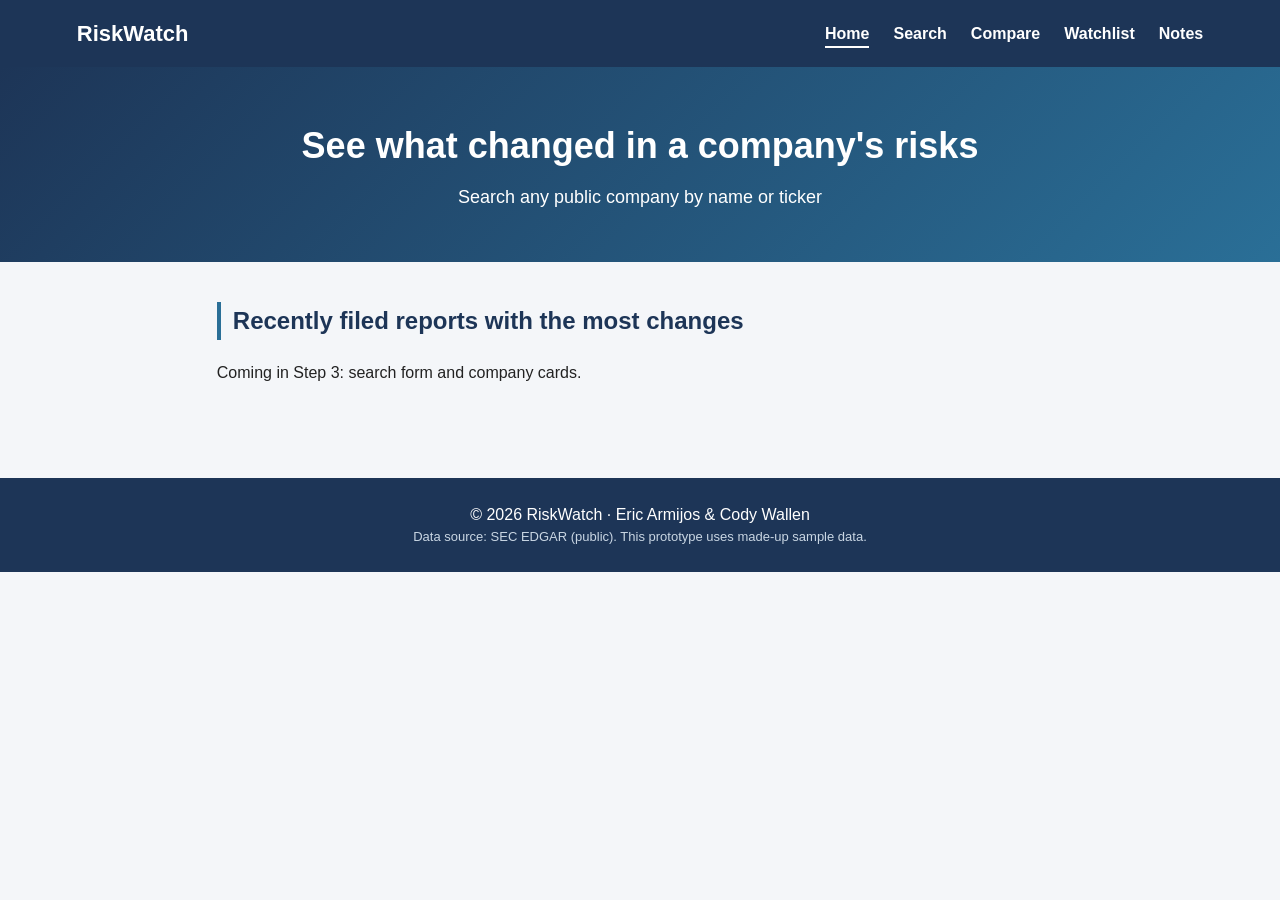
==== index.html @ 69544ebd "Add shared nav bar, hamburger menu, base styles, and page shells" ====
<!DOCTYPE html>
<html lang="en">
<head>
    <meta charset="UTF-8">
    <meta name="viewport" content="width=device-width, initial-scale=1.0">
    <meta name="description" content="RiskWatch shows which risk factors a company added, removed, or reworded in its annual report.">
    <meta name="author" content="Eric Armijos, Cody Wallen">
    <title>RiskWatch | Home</title>

    <!-- One external stylesheet and one script, shared by all 5 pages -->
    <link rel="stylesheet" href="style.css">
    <script src="main.js" defer></script>
</head>
<body>

    <header class="site-header">
        <!-- Using Flexbox to space the logo and nav links apart (see .navbar in style.css) -->
        <nav class="navbar">
            <a href="index.html" class="logo">RiskWatch</a>

            <!-- Hamburger button only appears on small screens; main.js toggles the menu -->
            <button type="button" class="nav-toggle" id="nav-toggle" aria-label="Toggle navigation menu" aria-expanded="false">
                <span class="bar"></span>
                <span class="bar"></span>
                <span class="bar"></span>
            </button>

            <ul class="nav-links" id="nav-links">
                <li><a href="index.html" class="active">Home</a></li>
                <li><a href="search.html">Search</a></li>
                <li><a href="compare.html">Compare</a></li>
                <li><a href="watchlist.html">Watchlist</a></li>
                <li><a href="watchlist.html#notes">Notes</a></li>
            </ul>
        </nav>
    </header>

    <section class="page-header">
        <h1>See what changed in a company's risks</h1>
        <p class="tagline">Search any public company by name or ticker</p>
    </section>

    <main>
        <section class="section" id="recent">
            <h2>Recently filed reports with the most changes</h2>
            <p>Coming in Step 3: search form and company cards.</p>
        </section>
    </main>

    <footer class="site-footer">
        <p>&copy; <span id="year"></span> RiskWatch &middot; Eric Armijos &amp; Cody Wallen</p>
        <p class="footer-note">Data source: SEC EDGAR (public). This prototype uses made-up sample data.</p>
    </footer>

</body>
</html>
---- style.css ----
/* =========================================================================
   RiskWatch — Frontend Prototype
   Shared external stylesheet for all 5 pages
   ========================================================================= */

/* CSS Reset: clear default browser spacing and use border-box so that
   padding and border are included in an element's width (Box Model) */
* {
    margin: 0;
    padding: 0;
    box-sizing: border-box;
}

body {
    font-family: Arial, Helvetica, sans-serif;
    color: #222222;
    background-color: #f4f6f9;
    line-height: 1.6;
}

a {
    color: #2a6f97;
    text-decoration: none;
}

a:hover {
    text-decoration: underline;
}

h1, h2, h3 {
    color: #1d3557;
}

ul {
    list-style: none;
}

/* -------------------------------------------------------------------------
   Navbar
   ------------------------------------------------------------------------- */
/* Using Flexbox to push the logo to one side and links to the other */
.navbar {
    display: flex;
    flex-direction: row;
    justify-content: space-between;
    align-items: center;
    background-color: #1d3557;
    padding: 16px 6%;
    position: relative;
}

.logo {
    color: white;
    font-size: 22px;
    font-weight: bold;
}

.logo:hover {
    text-decoration: none;
}

.nav-links {
    display: flex;
    flex-direction: row;
    gap: 24px;
}

.nav-links a {
    color: white;
    font-weight: bold;
    padding-bottom: 4px;
}

.nav-links a:hover {
    color: #a8dadc;
    text-decoration: none;
}

/* Underline marks the page the user is on right now */
.nav-links a.active {
    border-bottom: 2px solid white;
}

/* Hamburger button: hidden by default, only shown on small screens */
.nav-toggle {
    display: none;
    flex-direction: column;
    justify-content: space-between;
    width: 28px;
    height: 20px;
    background: none;
    border: none;
    cursor: pointer;
    padding: 0;
}

.nav-toggle .bar {
    width: 100%;
    height: 3px;
    background-color: white;
}

/* -------------------------------------------------------------------------
   Page header (the title banner under the navbar on every page)
   ------------------------------------------------------------------------- */
.page-header {
    background-image: linear-gradient(135deg, #1d3557, #2a6f97);
    color: white;
    padding: 50px 6%;
    text-align: center;
}

.page-header h1 {
    color: white;
    font-size: 36px;
    margin-bottom: 8px;
}

.tagline {
    font-size: 18px;
}

/* -------------------------------------------------------------------------
   Page sections
   ------------------------------------------------------------------------- */
/* max-width + margin: 0 auto keeps the content centered on wide screens */
.section {
    max-width: 1000px;
    margin: 0 auto;
    padding: 40px 6%;
}

.section h2 {
    font-size: 24px;
    margin-bottom: 20px;
    border-left: 4px solid #2a6f97;
    padding-left: 12px;
}

.section p {
    margin-bottom: 12px;
}

/* -------------------------------------------------------------------------
   Buttons (used on links and <button> elements alike)
   ------------------------------------------------------------------------- */
.btn {
    display: inline-block;
    padding: 10px 22px;
    border: none;
    border-radius: 4px;
    font-family: inherit;
    font-size: 15px;
    font-weight: bold;
    cursor: pointer;
}

.btn:hover {
    text-decoration: none;
}

.btn-primary {
    background-color: #2a6f97;
    color: white;
}

.btn-primary:hover {
    background-color: #1d3557;
}

.btn-secondary {
    background-color: #e3e8ef;
    color: #1d3557;
}

.btn-secondary:hover {
    background-color: #cfd7e2;
}

/* -------------------------------------------------------------------------
   Footer
   ------------------------------------------------------------------------- */
.site-footer {
    background-color: #1d3557;
    color: white;
    text-align: center;
    padding: 24px 6%;
    margin-top: 40px;
}

.footer-note {
    font-size: 13px;
    color: #c9d6e3;
}

/* -------------------------------------------------------------------------
   Responsive design
   ------------------------------------------------------------------------- */
@media (max-width: 700px) {
    .nav-toggle {
        display: flex;
    }

    .nav-links {
        display: none;
        flex-direction: column;
        position: absolute;
        top: 100%;
        left: 0;
        width: 100%;
        background-color: #1d3557;
        padding: 16px 6%;
        gap: 16px;
        z-index: 10;
    }

    /* main.js toggles this class on click to show/hide the mobile menu */
    .nav-links.show {
        display: flex;
    }

    .page-header h1 {
        font-size: 28px;
    }
}
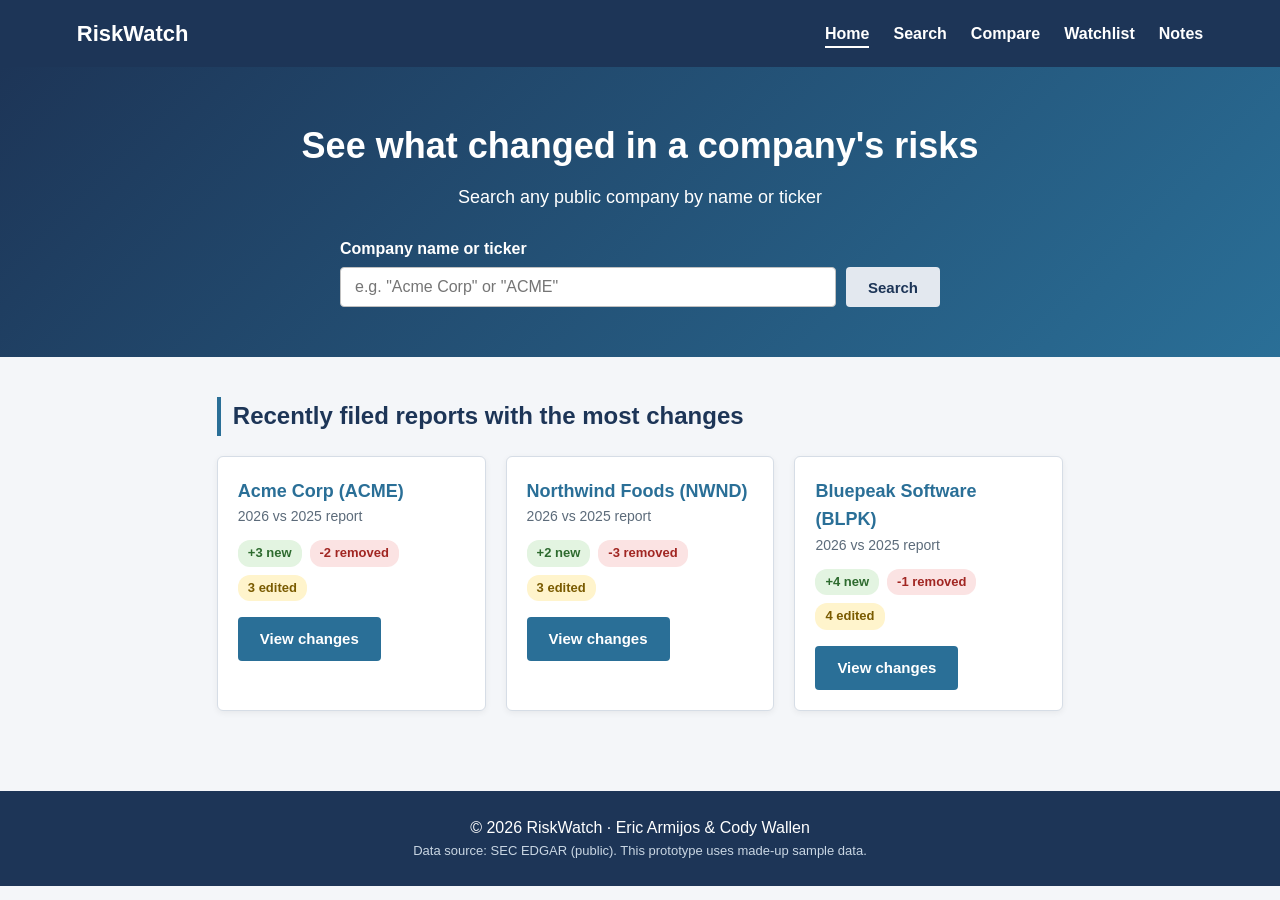
==== commit 4edcf268: "Add home page search form and recently changed company cards" ====
--- a/index.html
+++ b/index.html
@@ -7,8 +7,10 @@
     <meta name="author" content="Eric Armijos, Cody Wallen">
     <title>RiskWatch | Home</title>
 
-    <!-- One external stylesheet and one script, shared by all 5 pages -->
+    <!-- One stylesheet and two scripts, shared by all 5 pages.
+         data.js comes first so main.js can use its arrays. -->
     <link rel="stylesheet" href="style.css">
+    <script src="data.js" defer></script>
     <script src="main.js" defer></script>
 </head>
 <body>
@@ -38,12 +40,25 @@
     <section class="page-header">
         <h1>See what changed in a company's risks</h1>
         <p class="tagline">Search any public company by name or ticker</p>
+
+        <!-- action="search.html" sends the user to the search page with what
+             they typed in the address bar (search.html?q=acme). The browser
+             does this on its own, so no JavaScript is needed for this form. -->
+        <form class="search-form" action="search.html">
+            <label for="home-search">Company name or ticker</label>
+            <div class="search-row">
+                <input type="text" id="home-search" name="q" placeholder='e.g. "Acme Corp" or "ACME"'>
+                <button type="submit" class="btn btn-secondary">Search</button>
+            </div>
+        </form>
     </section>
 
     <main>
         <section class="section" id="recent">
             <h2>Recently filed reports with the most changes</h2>
-            <p>Coming in Step 3: search form and company cards.</p>
+
+            <!-- Empty on purpose: main.js builds one card per company from data.js -->
+            <div class="card-row" id="recent-cards"></div>
         </section>
     </main>
 
--- a/style.css
+++ b/style.css
@@ -121,6 +121,41 @@
 }
 
 /* -------------------------------------------------------------------------
+   Search form (home page banner)
+   ------------------------------------------------------------------------- */
+.search-form {
+    max-width: 600px;
+    margin: 24px auto 0 auto;
+    text-align: left;
+}
+
+.search-form label {
+    display: block;
+    font-weight: bold;
+    margin-bottom: 6px;
+}
+
+/* Input stretches to fill the row; the button keeps its own size */
+.search-row {
+    display: flex;
+    flex-direction: row;
+    gap: 10px;
+}
+
+.search-row input {
+    flex: 1;
+    font-family: inherit;
+    font-size: 16px;
+    padding: 10px 14px;
+    border: 1px solid #c0c0c0;
+    border-radius: 4px;
+}
+
+.search-row input:focus {
+    outline: 2px solid #a8dadc;
+}
+
+/* -------------------------------------------------------------------------
    Page sections
    ------------------------------------------------------------------------- */
 /* max-width + margin: 0 auto keeps the content centered on wide screens */
@@ -175,6 +210,68 @@
 
 .btn-secondary:hover {
     background-color: #cfd7e2;
+}
+
+/* -------------------------------------------------------------------------
+   Company cards (home page)
+   ------------------------------------------------------------------------- */
+/* flex-wrap lets the cards drop to the next line instead of shrinking forever */
+.card-row {
+    display: flex;
+    flex-direction: row;
+    flex-wrap: wrap;
+    gap: 20px;
+}
+
+.company-card {
+    flex: 1 1 260px;
+    background-color: white;
+    border: 1px solid #d6dde6;
+    border-radius: 6px;
+    box-shadow: 0 2px 6px rgba(0, 0, 0, 0.06);
+    padding: 20px;
+}
+
+.company-card h3 {
+    font-size: 18px;
+}
+
+.card-meta {
+    color: #5c6b7a;
+    font-size: 14px;
+}
+
+/* -------------------------------------------------------------------------
+   Change badges and colors (shared by every page that shows changes)
+   Green = new, red = removed, yellow = edited
+   ------------------------------------------------------------------------- */
+.badges {
+    display: flex;
+    flex-wrap: wrap;
+    gap: 8px;
+    margin-bottom: 16px;
+}
+
+.badge {
+    font-size: 13px;
+    font-weight: bold;
+    padding: 3px 10px;
+    border-radius: 12px;
+}
+
+.badge-new {
+    background-color: #e3f4e1;
+    color: #2e6b2f;
+}
+
+.badge-removed {
+    background-color: #fbe3e3;
+    color: #a12622;
+}
+
+.badge-edited {
+    background-color: #fff4cc;
+    color: #7a5b00;
 }
 
 /* -------------------------------------------------------------------------
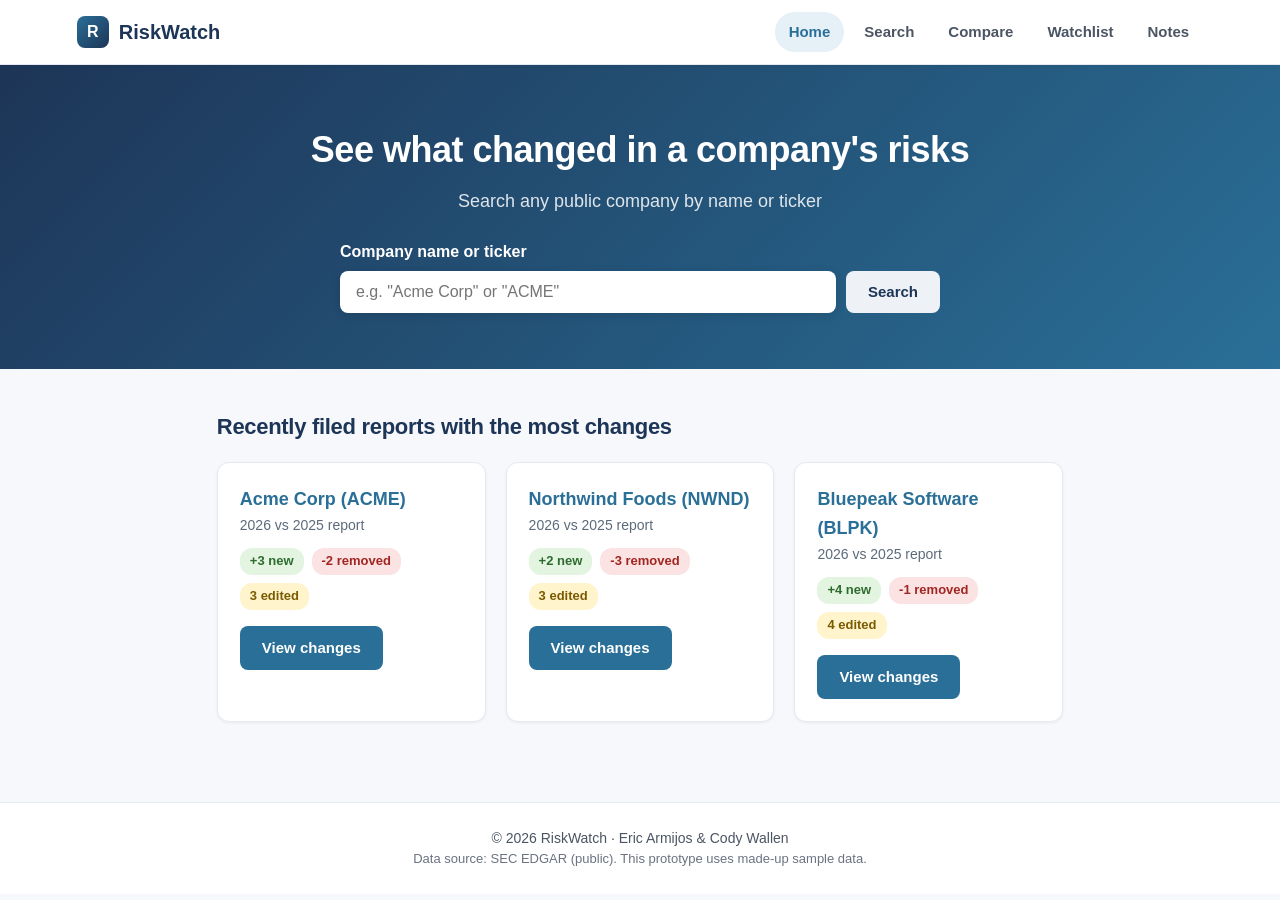
==== commit 89d19678: "Modernize UI: white navbar with logo mark, system font, rounded cards, light footer" ====
--- a/index.html
+++ b/index.html
@@ -18,7 +18,7 @@
     <header class="site-header">
         <!-- Using Flexbox to space the logo and nav links apart (see .navbar in style.css) -->
         <nav class="navbar">
-            <a href="index.html" class="logo">RiskWatch</a>
+            <a href="index.html" class="logo"><span class="logo-mark" aria-hidden="true">R</span>RiskWatch</a>
 
             <!-- Hamburger button only appears on small screens; main.js toggles the menu -->
             <button type="button" class="nav-toggle" id="nav-toggle" aria-label="Toggle navigation menu" aria-expanded="false">
--- a/style.css
+++ b/style.css
@@ -11,10 +11,13 @@
     box-sizing: border-box;
 }
 
+/* System font stack: each device uses its own built-in UI font
+   (San Francisco on Mac/iPhone, Segoe UI on Windows, Roboto on Android),
+   falling back to Arial if none of those exist */
 body {
-    font-family: Arial, Helvetica, sans-serif;
-    color: #222222;
-    background-color: #f4f6f9;
+    font-family: -apple-system, BlinkMacSystemFont, "Segoe UI", Roboto, Helvetica, Arial, sans-serif;
+    color: #1f2937;
+    background-color: #f6f8fb;
     line-height: 1.6;
 }
 
@@ -38,20 +41,27 @@
 /* -------------------------------------------------------------------------
    Navbar
    ------------------------------------------------------------------------- */
-/* Using Flexbox to push the logo to one side and links to the other */
+/* Using Flexbox to push the logo to one side and links to the other.
+   A white bar with a thin border and soft shadow separates it from the page. */
 .navbar {
     display: flex;
     flex-direction: row;
     justify-content: space-between;
     align-items: center;
-    background-color: #1d3557;
-    padding: 16px 6%;
+    background-color: white;
+    border-bottom: 1px solid #e5e9f0;
+    box-shadow: 0 1px 6px rgba(16, 24, 40, 0.06);
+    padding: 12px 6%;
     position: relative;
 }
 
+/* Logo mark and name side by side */
 .logo {
-    color: white;
-    font-size: 22px;
+    display: flex;
+    align-items: center;
+    gap: 10px;
+    color: #1d3557;
+    font-size: 20px;
     font-weight: bold;
 }
 
@@ -59,26 +69,46 @@
     text-decoration: none;
 }
 
+/* Small rounded square with an "R", used as a simple logo */
+.logo-mark {
+    display: flex;
+    justify-content: center;
+    align-items: center;
+    width: 32px;
+    height: 32px;
+    border-radius: 8px;
+    background-image: linear-gradient(135deg, #2a6f97, #1d3557);
+    color: white;
+    font-size: 16px;
+}
+
 .nav-links {
     display: flex;
     flex-direction: row;
-    gap: 24px;
-}
-
+    align-items: center;
+    gap: 6px;
+}
+
+/* Each link is a rounded "pill" so hover and active states have a shape */
 .nav-links a {
-    color: white;
-    font-weight: bold;
-    padding-bottom: 4px;
+    display: block;
+    color: #4b5563;
+    font-size: 15px;
+    font-weight: 600;
+    padding: 8px 14px;
+    border-radius: 20px;
 }
 
 .nav-links a:hover {
-    color: #a8dadc;
+    background-color: #f1f5f9;
+    color: #1d3557;
     text-decoration: none;
 }
 
-/* Underline marks the page the user is on right now */
+/* Tinted pill marks the page the user is on right now */
 .nav-links a.active {
-    border-bottom: 2px solid white;
+    background-color: #e6f0f7;
+    color: #2a6f97;
 }
 
 /* Hamburger button: hidden by default, only shown on small screens */
@@ -97,7 +127,8 @@
 .nav-toggle .bar {
     width: 100%;
     height: 3px;
-    background-color: white;
+    border-radius: 2px;
+    background-color: #1d3557;
 }
 
 /* -------------------------------------------------------------------------
@@ -106,18 +137,23 @@
 .page-header {
     background-image: linear-gradient(135deg, #1d3557, #2a6f97);
     color: white;
-    padding: 50px 6%;
+    padding: 56px 6%;
     text-align: center;
 }
 
+/* Slightly tighter letter spacing makes big headings look cleaner */
 .page-header h1 {
     color: white;
     font-size: 36px;
+    letter-spacing: -0.5px;
     margin-bottom: 8px;
 }
 
+/* rgba(255, 255, 255, 0.85) = white at 85% opacity, so the tagline looks
+   a little softer than the heading */
 .tagline {
     font-size: 18px;
+    color: rgba(255, 255, 255, 0.85);
 }
 
 /* -------------------------------------------------------------------------
@@ -146,9 +182,10 @@
     flex: 1;
     font-family: inherit;
     font-size: 16px;
-    padding: 10px 14px;
-    border: 1px solid #c0c0c0;
-    border-radius: 4px;
+    padding: 12px 16px;
+    border: none;
+    border-radius: 8px;
+    box-shadow: 0 2px 8px rgba(16, 24, 40, 0.15);
 }
 
 .search-row input:focus {
@@ -166,10 +203,9 @@
 }
 
 .section h2 {
-    font-size: 24px;
-    margin-bottom: 20px;
-    border-left: 4px solid #2a6f97;
-    padding-left: 12px;
+    font-size: 22px;
+    letter-spacing: -0.3px;
+    margin-bottom: 18px;
 }
 
 .section p {
@@ -183,7 +219,7 @@
     display: inline-block;
     padding: 10px 22px;
     border: none;
-    border-radius: 4px;
+    border-radius: 8px;
     font-family: inherit;
     font-size: 15px;
     font-weight: bold;
@@ -204,12 +240,22 @@
 }
 
 .btn-secondary {
-    background-color: #e3e8ef;
+    background-color: #eef2f7;
     color: #1d3557;
 }
 
 .btn-secondary:hover {
-    background-color: #cfd7e2;
+    background-color: #dfe6ef;
+}
+
+/* Red button for actions that take something away (Remove, Delete) */
+.btn-danger {
+    background-color: #fbe3e3;
+    color: #a12622;
+}
+
+.btn-danger:hover {
+    background-color: #f5c6c6;
 }
 
 /* -------------------------------------------------------------------------
@@ -225,11 +271,23 @@
 
 .company-card {
     flex: 1 1 260px;
+    padding: 22px;
+}
+
+/* Shared "card" look: white, rounded corners, light border, soft shadow.
+   Grouping the selectors keeps every card on every page consistent. */
+.company-card,
+.result-item,
+.report-item,
+.compare-panel,
+.form-panel,
+.change-row,
+.note-card,
+.table-wrapper {
     background-color: white;
-    border: 1px solid #d6dde6;
-    border-radius: 6px;
-    box-shadow: 0 2px 6px rgba(0, 0, 0, 0.06);
-    padding: 20px;
+    border: 1px solid #e5e9f0;
+    border-radius: 12px;
+    box-shadow: 0 1px 3px rgba(16, 24, 40, 0.06);
 }
 
 .company-card h3 {
@@ -239,6 +297,162 @@
 .card-meta {
     color: #5c6b7a;
     font-size: 14px;
+}
+
+/* -------------------------------------------------------------------------
+   Search results (search.html)
+   ------------------------------------------------------------------------- */
+.result-count {
+    color: #5c6b7a;
+}
+
+/* Details on the left, Open button on the right */
+.result-item {
+    display: flex;
+    flex-direction: row;
+    justify-content: space-between;
+    align-items: center;
+    gap: 16px;
+    padding: 16px 20px;
+    margin-bottom: 12px;
+}
+
+.result-item h3 {
+    font-size: 18px;
+}
+
+.result-item .card-meta {
+    margin-bottom: 0;
+}
+
+/* -------------------------------------------------------------------------
+   Company page (company.html)
+   ------------------------------------------------------------------------- */
+/* Space between the tagline and the Add to Watchlist button in the banner.
+   Uses the id so the search buttons in other banners are not pushed down. */
+#watchlist-btn {
+    margin-top: 16px;
+}
+
+.watchlist-message {
+    margin-top: 10px;
+    min-height: 20px;
+    font-size: 14px;
+}
+
+/* Report list takes about two thirds, compare panel one third */
+.company-layout {
+    display: flex;
+    flex-direction: row;
+    align-items: flex-start;
+    gap: 30px;
+}
+
+.report-column {
+    flex: 2;
+}
+
+.compare-panel {
+    flex: 1;
+}
+
+/* Padding for the boxed forms (compare panel, add-note form) */
+.compare-panel,
+.form-panel {
+    padding: 22px;
+}
+
+/* Smaller heading inside the panel */
+.compare-panel h2 {
+    font-size: 19px;
+}
+
+.report-item {
+    padding: 14px 18px;
+    margin-bottom: 12px;
+}
+
+/* Report details on the left, Read risks button on the right */
+.report-row {
+    display: flex;
+    flex-direction: row;
+    justify-content: space-between;
+    align-items: center;
+    gap: 16px;
+}
+
+.report-row h3 {
+    font-size: 17px;
+}
+
+.report-row .card-meta {
+    margin-bottom: 0;
+}
+
+.risk-list {
+    margin-top: 14px;
+    border-top: 1px solid #e3e8ef;
+    padding-top: 14px;
+}
+
+.risk-paragraph {
+    border-left: 3px solid #c9d6e3;
+    padding-left: 12px;
+    margin-bottom: 14px;
+}
+
+.risk-paragraph h4 {
+    color: #1d3557;
+}
+
+/* Used by main.js to hide anything (risk lists, buttons, whole sections).
+   It comes after .btn and .company-layout on purpose: same specificity,
+   so the later rule wins the cascade (no !important needed). */
+.hidden {
+    display: none;
+}
+
+/* -------------------------------------------------------------------------
+   Forms (compare form, note forms)
+   ------------------------------------------------------------------------- */
+/* Label above its field, same pattern as the portfolio contact form */
+.form-group {
+    display: flex;
+    flex-direction: column;
+    gap: 6px;
+    margin-bottom: 16px;
+}
+
+.form-group label {
+    font-weight: bold;
+    color: #1d3557;
+}
+
+.form-group input,
+.form-group select,
+.form-group textarea {
+    font-family: inherit;
+    font-size: 15px;
+    padding: 9px 12px;
+    border: 1px solid #d0d7e2;
+    border-radius: 8px;
+    background-color: white;
+    /* A dropdown is as wide as its longest option by default; this keeps
+       long options (like change titles) from pushing past the screen edge */
+    max-width: 100%;
+}
+
+.form-group input:focus,
+.form-group select:focus,
+.form-group textarea:focus {
+    outline: none;
+    border-color: #2a6f97;
+}
+
+.error-message {
+    color: #b3261e;
+    font-size: 14px;
+    margin-top: 10px;
 }
 
 /* -------------------------------------------------------------------------
@@ -274,12 +488,277 @@
     color: #7a5b00;
 }
 
-/* -------------------------------------------------------------------------
-   Footer
-   ------------------------------------------------------------------------- */
-.site-footer {
+.badge-unchanged {
+    background-color: #e3e8ef;
+    color: #45556a;
+}
+
+.badge-important {
     background-color: #1d3557;
     color: white;
+}
+
+/* -------------------------------------------------------------------------
+   Compare page (compare.html)
+   ------------------------------------------------------------------------- */
+/* Company dropdown and its button sit on one line */
+.picker-form {
+    display: flex;
+    flex-direction: row;
+    align-items: flex-end;
+    flex-wrap: wrap;
+    gap: 12px;
+    margin-bottom: 30px;
+}
+
+.picker-form .form-group {
+    margin-bottom: 0;
+}
+
+/* Four count boxes that share the row evenly and wrap on small screens */
+.summary-row {
+    display: flex;
+    flex-direction: row;
+    flex-wrap: wrap;
+    gap: 14px;
+    margin-bottom: 20px;
+}
+
+.summary-box {
+    flex: 1 1 140px;
+    text-align: center;
+    font-weight: bold;
+    padding: 16px;
+    border-radius: 12px;
+}
+
+/* Overrides ".section p" spacing so the boxes line up */
+.section .summary-box {
+    margin-bottom: 0;
+}
+
+.summary-number {
+    display: block;
+    font-size: 30px;
+}
+
+.filter-row {
+    display: flex;
+    flex-direction: row;
+    flex-wrap: wrap;
+    align-items: center;
+    gap: 10px;
+}
+
+.filter-label {
+    font-weight: bold;
+    color: #1d3557;
+}
+
+.filter-btn {
+    font-family: inherit;
+    font-size: 15px;
+    padding: 6px 16px;
+    border: 1px solid #2a6f97;
+    border-radius: 20px;
+    background-color: white;
+    color: #2a6f97;
+    cursor: pointer;
+}
+
+.filter-btn:hover {
+    background-color: #eef2f7;
+}
+
+/* The filter that is currently on */
+.filter-btn.active-filter {
+    background-color: #2a6f97;
+    color: white;
+}
+
+/* One row per risk paragraph. The colored left border and the light
+   background both come from the status class below. */
+.change-row {
+    border-left: 5px solid #c9d6e3;
+    padding: 16px 20px;
+    margin-bottom: 16px;
+}
+
+.change-new {
+    border-left-color: #2e7d32;
+    background-color: #f3fbf2;
+}
+
+.change-removed {
+    border-left-color: #c62828;
+    background-color: #fdf3f3;
+}
+
+.change-edited {
+    border-left-color: #d4a017;
+    background-color: #fffbea;
+}
+
+/* Badge, then the title (which takes the extra space), then "+ Note" */
+.change-header {
+    display: flex;
+    flex-direction: row;
+    align-items: center;
+    gap: 12px;
+    margin-bottom: 12px;
+}
+
+.change-header h3 {
+    flex: 1;
+    font-size: 17px;
+}
+
+.note-btn {
+    padding: 6px 14px;
+    font-size: 14px;
+}
+
+/* Older report on the left, newer report on the right */
+.change-sides {
+    display: flex;
+    flex-direction: row;
+    gap: 20px;
+}
+
+.change-side {
+    flex: 1;
+}
+
+.side-label {
+    font-size: 13px;
+    font-weight: bold;
+    color: #5c6b7a;
+}
+
+.section .side-label {
+    margin-bottom: 4px;
+}
+
+.empty-side {
+    font-style: italic;
+    color: #7a8794;
+}
+
+.note-item {
+    display: flex;
+    flex-direction: row;
+    align-items: center;
+    gap: 10px;
+    background-color: white;
+    border: 1px dashed #c9d6e3;
+    border-radius: 8px;
+    padding: 8px 12px;
+    margin-top: 10px;
+}
+
+.section .note-item p {
+    margin-bottom: 0;
+}
+
+.note-form {
+    margin-top: 14px;
+    max-width: 500px;
+}
+
+/* -------------------------------------------------------------------------
+   Watchlist & Notes page (watchlist.html)
+   ------------------------------------------------------------------------- */
+/* Only the table scrolls sideways if it is too wide, not the whole page.
+   The wrapper also carries the card look (rounded corners), because a
+   table with border-collapse can't round its own corners. */
+.table-wrapper {
+    overflow-x: auto;
+}
+
+.watchlist-table {
+    width: 100%;
+    border-collapse: collapse;
+}
+
+.watchlist-table th,
+.watchlist-table td {
+    text-align: left;
+    padding: 12px 14px;
+    border-bottom: 1px solid #e3e8ef;
+}
+
+.watchlist-table th {
+    background-color: #f6f8fb;
+    color: #4b5563;
+    font-size: 13px;
+}
+
+/* The badges already have a bottom margin for cards; not needed in a cell */
+.watchlist-table .badges {
+    margin-bottom: 0;
+}
+
+.table-actions,
+.note-actions {
+    display: flex;
+    flex-direction: row;
+    flex-wrap: wrap;
+    gap: 8px;
+}
+
+.table-actions .btn,
+.note-actions .btn {
+    padding: 6px 14px;
+    font-size: 14px;
+}
+
+.empty-message {
+    font-style: italic;
+    color: #5c6b7a;
+}
+
+.form-panel {
+    max-width: 600px;
+    margin-bottom: 30px;
+}
+
+.form-panel h3 {
+    margin-bottom: 12px;
+}
+
+.note-card {
+    padding: 16px 20px;
+    margin-bottom: 14px;
+}
+
+/* Status badge, then the title (which takes the extra space), then Important */
+.note-card-header {
+    display: flex;
+    flex-direction: row;
+    flex-wrap: wrap;
+    align-items: center;
+    gap: 10px;
+    margin-bottom: 8px;
+}
+
+.note-card-header h3 {
+    flex: 1;
+    font-size: 16px;
+}
+
+.note-edit-form {
+    max-width: 600px;
+}
+
+/* -------------------------------------------------------------------------
+   Footer
+   ------------------------------------------------------------------------- */
+/* Light footer with a thin top border, matching the white navbar */
+.site-footer {
+    background-color: white;
+    border-top: 1px solid #e5e9f0;
+    color: #4b5563;
+    font-size: 14px;
     text-align: center;
     padding: 24px 6%;
     margin-top: 40px;
@@ -287,7 +766,7 @@
 
 .footer-note {
     font-size: 13px;
-    color: #c9d6e3;
+    color: #6b7280;
 }
 
 /* -------------------------------------------------------------------------
@@ -305,9 +784,12 @@
         top: 100%;
         left: 0;
         width: 100%;
-        background-color: #1d3557;
-        padding: 16px 6%;
-        gap: 16px;
+        background-color: white;
+        border-bottom: 1px solid #e5e9f0;
+        box-shadow: 0 8px 16px rgba(16, 24, 40, 0.08);
+        padding: 10px 6%;
+        gap: 4px;
+        align-items: stretch;
         z-index: 10;
     }
 
@@ -319,4 +801,35 @@
     .page-header h1 {
         font-size: 28px;
     }
-}
+
+    /* Stack the result details above the button on narrow screens */
+    .result-item,
+    .report-row {
+        flex-direction: column;
+        align-items: flex-start;
+    }
+
+    /* Compare panel drops below the report list; align-items: stretch
+       makes both columns full width again */
+    .company-layout {
+        flex-direction: column;
+        align-items: stretch;
+    }
+
+    /* Older and newer text stack instead of squeezing side by side */
+    .change-sides {
+        flex-direction: column;
+        gap: 10px;
+    }
+
+    .change-header {
+        flex-wrap: wrap;
+    }
+
+    /* Tighter table cells so all four columns fit on a phone */
+    .watchlist-table th,
+    .watchlist-table td {
+        padding: 8px;
+        font-size: 14px;
+    }
+}
